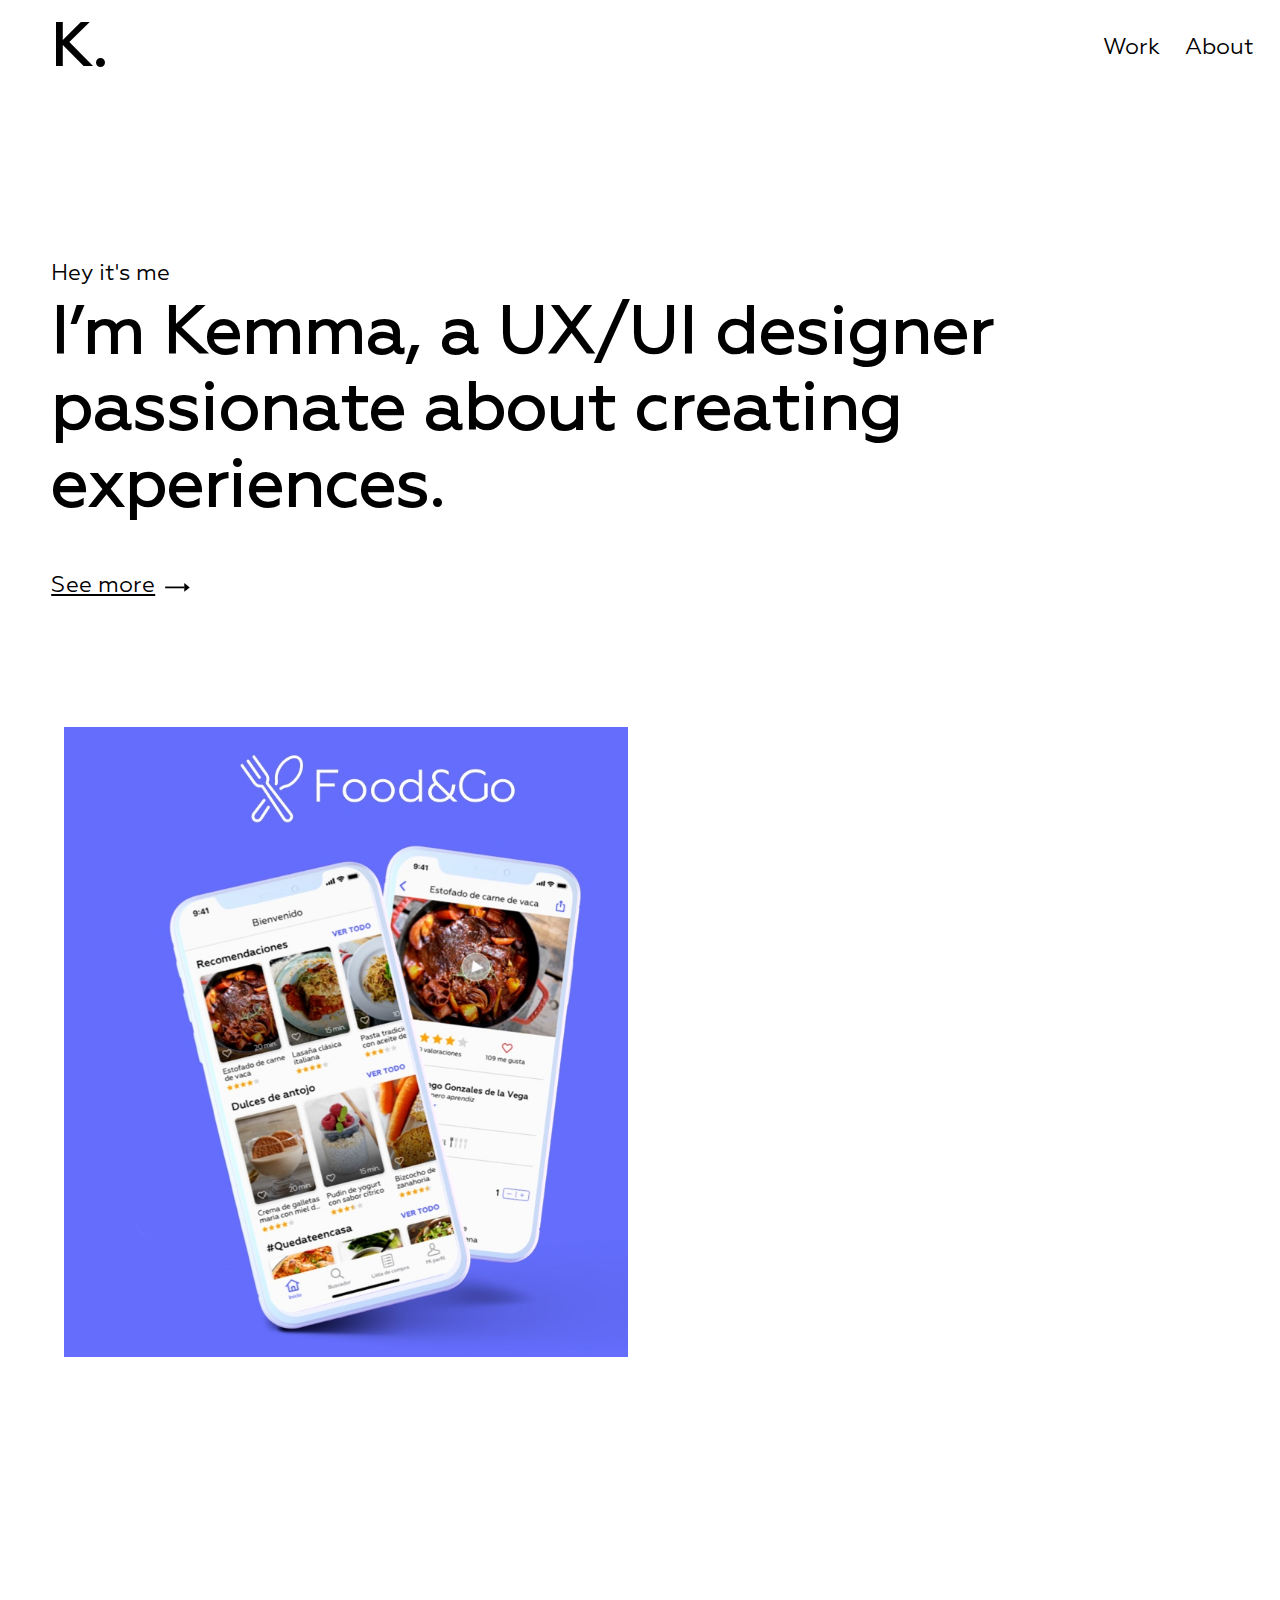
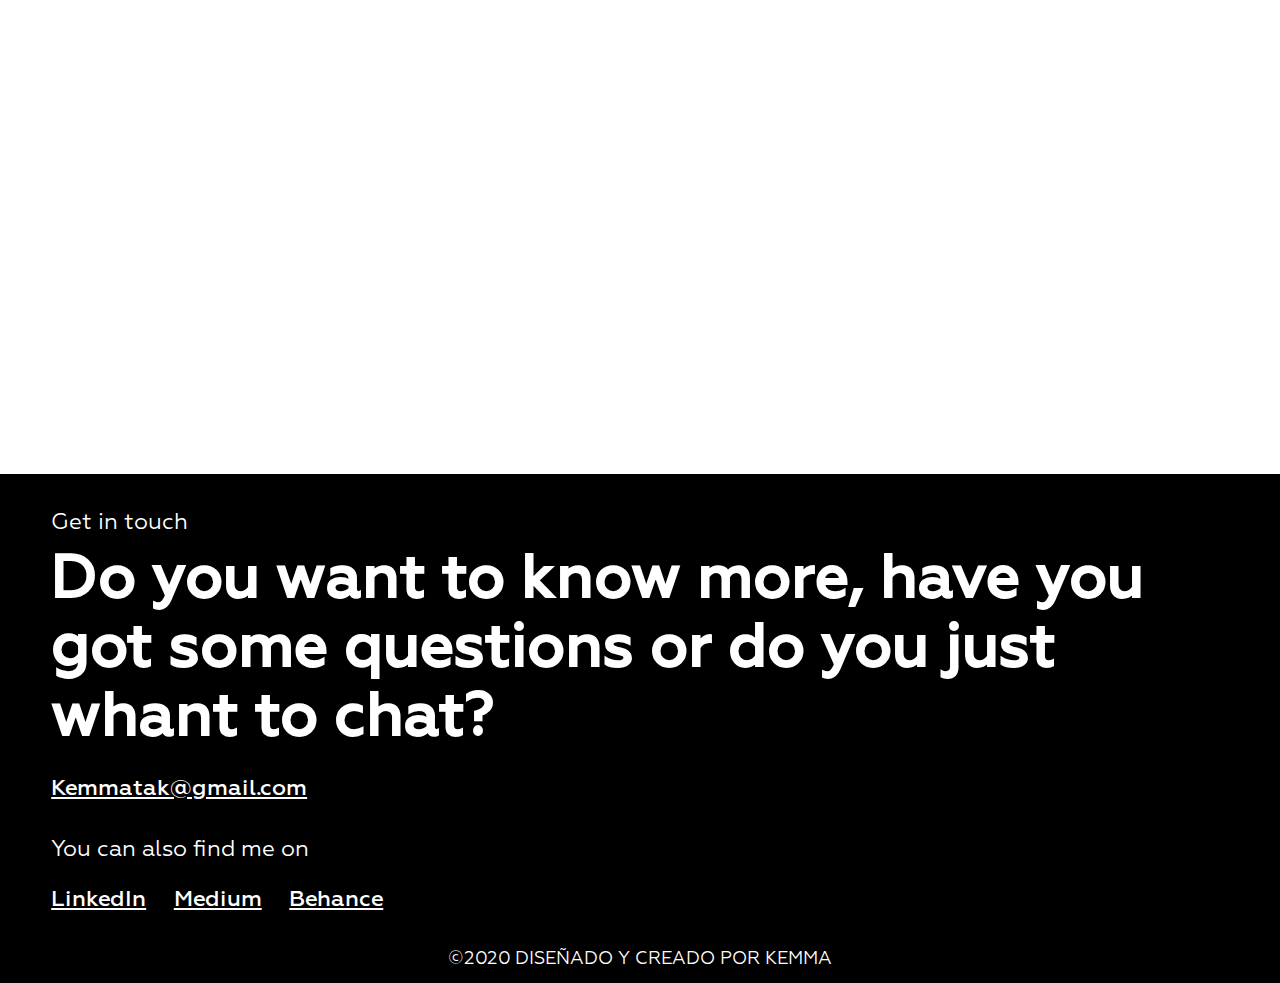
==== index.html @ fe090723 "Portfolio_v1" ====
<!DOCTYPE html>
<html lang="en">

<head>
    <meta charset="UTF-8">
    <meta name="viewport" content="width=device-width, initial-scale=1.0">
    <title>KemmaTak 🔥</title>
    <link rel="stylesheet" href="css/reset.css">
    <link rel="stylesheet" href="css/buttons.css">
    <link rel="stylesheet" href="css/footer.css">
    <link rel="stylesheet" href="css/header.css">
    <link rel="stylesheet" href="css/typografy.css">
    <link rel="stylesheet" href="css/mainstyle.css">
</head>

<body>
    <div class="desktop-screen">
        <!-- header-->
        <header class="Principal">
            <nav class="navbar">
                <a href="index.html" class="inicial">K.</a>
                <div class="apartados">
                    <div class="linkwork">
                        <a href="index.html" class="link1">Work</a>
                    </div>
                    <div class="linkabout">
                        <a href="about.html" class="link2">About</a>
                    </div>
                </div>
            </nav>
            <div class="itsme">
                <p class="its">Hey it's me</p>
                <div class="titular">
                    <h1 class="kemma">I’m Kemma, a UX/UI designer </h1>
                    <h1 class="who"> passionate about creating experiences.</h1>
                </div>
                <div class="flecha">
                    <a href="about.html" class="more">See more</a>
                    <img src="images/flecha.svg" alt="flecha" class="arrow">
                </div>
            </div>

        </header>

        <!-- Body -->
        <main class="body">
            <div class="works">
                <div class="lineapro">
                    <div class="project1"></div>
                    <div class="project2"></div>
                </div>
                <div class="lineapre">
                    <div class="project3"></div>
                    <div class="project4"></div>
                </div>
            </div>
        </main>

        <!-- Footer-->
        <footer class="final">
            <p class="get"> Get in touch</p>
            <h2 class="know">Do you want to know more, have you got some questions or do you just whant to chat?</h2>
            <a href="mailto:kemmatak@gmail.com" class="mail">Kemmatak@gmail.com</a>
            <p class="also">You can also find me on</p>
            <div class="links">
                <a href="https://www.linkedin.com/in/kemmatak/" class="linkedin" target="_blank"
                    rel="noopener noreferrer">
                    LinkedIn</a>
                <a href="https://medium.com/@kemmatak" class="medium" target="_blank" rel="noopener noreferrer">
                    Medium</a>
                <a href="https://www.behance.net/kemmaTK" class="behance" target="_blank" rel="noopener noreferrer">
                    Behance</a>
            </div>
            <div class="editor">
                <p class="craft">©2020 DISEÑADO Y CREADO POR KEMMA</p>
            </div>
        </footer>
    </div>



    </div>

</body>

</html>
---- css/buttons.css ----
@-webkit-keyframes flip-horizontal-bottom {
    0% {
      -webkit-transform: rotateX(0);
              transform: rotateX(0);
    }
    100% {
      -webkit-transform: rotateX(-180deg);
              transform: rotateX(-180deg);
    }
  }
  @keyframes flip-horizontal-bottom {
    0% {
      -webkit-transform: rotateX(0);
              transform: rotateX(0);
    }
    100% {
      -webkit-transform: rotateX(-180deg);
              transform: rotateX(-180deg);
    }
  }
  
  .project1:hover{
    background: url(../images/Group2.png);
    background-size: cover;
    -webkit-animation: flip-horizontal-bottom 0.4s cubic-bezier(0.455, 0.030, 0.515, 0.955) both;
    animation: flip-horizontal-bottom 0.4s cubic-bezier(0.455, 0.030, 0.515, 0.955) both;

}

.project2:hover{
    background: url(../images/Group3.png);
    background-size: cover;
    -webkit-animation: flip-horizontal-bottom 0.4s cubic-bezier(0.455, 0.030, 0.515, 0.955) both;
    animation: flip-horizontal-bottom 0.4s cubic-bezier(0.455, 0.030, 0.515, 0.955) both;

}

.project3:hover{
    background: url(../images/Group4.png);
    background-size: cover;
    -webkit-animation: flip-horizontal-bottom 0.4s cubic-bezier(0.455, 0.030, 0.515, 0.955) both;
    animation: flip-horizontal-bottom 0.4s cubic-bezier(0.455, 0.030, 0.515, 0.955) both;

}

 @-webkit-keyframes tracking-in-expand {
    0% {
      letter-spacing: -0.5em;
      opacity: 0;
    }
    40% {
      opacity: 0.6;
    }
    100% {
      opacity: 1;
    }
  }
  @keyframes tracking-in-expand {
    0% {
      letter-spacing: -0.5em;
      opacity: 0;
    }
    50% {
      opacity: 0.6;
    }
    100% {
      opacity: 1;
    }
  }

  .link1:hover{
    color: #6236FF;
}

.link2:hover{
    color: #6236FF;
}

.inicial:hover{
    color: #6236FF;
}

a:hover{
    color: #6236FF;
}

.mail:hover{
    color: #6236FF;
}

.linkedin:hover{
    color: #6236FF;
}

.medium:hover{
    color: #6236FF;
}

.behance:hover{
    color: #6236FF;
}

.flecha img{
    margin-left: 0.5%;
}

.flecha img{
    transition: 0.2s;
    text-decoration: underline;

}
.flecha:hover img{
    margin-left: 1%;
}

.arro{
  display: flex;
}

.arrowed{
  margin-left: 7%;
  transition: 0.2s;
}

.arro:hover img{
  margin-left: 15%;
}
---- css/footer.css ----
footer{
    background-color: black;
    color: white;
    padding: 1% 4% 0.3% 4%;
}

.editor{
text-align: baseline;}
---- css/header.css ----
header{
    margin: 1% 4% 10% 4%;
}
.navbar{
    display: flex;
    justify-content: space-between;
    margin-bottom: 15%;
}

.apartados {
    display: flex;
    justify-content: space-evenly;
    align-items: center;
}
---- css/typografy.css ----
@font-face {
    font-family: "geometria-thin";
    src: url("../fonts/Geometria-Thin.ttf");
}


@font-face {
    font-family: "geometria-extralight";
    src: url("../fonts/Geometria-ExtraLight.ttf");
}


@font-face {
    font-family: "geometria-light";
    src: url("../fonts/Geometria-Light.ttf");
}


@font-face {
    font-family: "geometria";
    src: url("../fonts/Geometria.ttf");
}

@font-face {
    font-family: "geometria-medium";
    src: url("../fonts/Geometria-Medium.ttf");
}
body{
    font-family: "geometria";
}
.inicial{
    font-size: 7vh;
    font-family: "geometria-medium";
    margin-top: 0;
    margin-bottom: 0;
    color: black;
    text-decoration: none;
}
p,
a{
    font-size: 2.5vh;
    margin-bottom: 1vh;
    margin-top: 10px;
}


.apartados a{
    font-size: 2.5vh;
    color: black;
    text-decoration: none;

}

.linkwork{
  padding-right:20%; 
   

}

.titular{
    font-size: 3.7vh;
    -webkit-animation: tracking-in-expand 2s cubic-bezier(0.215, 0.610, 0.355, 1.000) both;
    animation: tracking-in-expand 2s cubic-bezier(0.215, 0.610, 0.355, 1.000) both;

}

h1{
    margin-bottom: 0;
    margin-top: 0;
}

.who{
    margin-bottom: 4%;
}

.more{
    text-decoration: none;
    text-decoration: underline;
    color: black;
}

.know{
    font-family: "geometria-medium";
    font-size: 6.7vh;
}

.final a{
    font-family: "geometria-medium";
    color: white;
}

.editor p{
    font-size: 2vh;
    margin-top: 3%;
    text-align: center;
}

h2{
    margin-bottom: 2%;
    margin-top: 0;
}

.get{
    margin-top: 2%;
}

.links{
    margin-top: 2%;
}

.links a{
    padding-right: 2%;
}

.also{
    margin-top: 3%;
}

.morado{
    font-size: 2.5em;
    color: #6236FF;
}

.funcion{
    font-size: 1.5em;
    margin-bottom: 0;
}

.empresa{
    font-size: 1.2em;
    margin-bottom: 0;
}

.tiempo{
    font-size: 0.9em;
}

.curriculum{
    color: black;
    padding-left: 7%;
}
---- css/mainstyle.css ----
main{
    
    margin: 1% 5% 5% 5%;
}



.project1{
    width: 70vh;
    height: 70vh;
    background-image: url(../images/Project1.jpg);
    background-size: cover;
   margin-right: 1%;
   cursor: pointer;
}

.project2{
    width: 70vh;
    height: 70vh;
    background-image: url(../images/Project2.jpg);
    background-size: cover;
    margin-left: 1%;
    cursor: pointer;
}

.project3{
    width: 70vh;
    height: 70vh;
    background-image: url(../images/Project3.jpg);
    background-size: cover;
    margin-right: 1%;
    cursor: pointer;
}

.project4{
    width: 70vh;
    height: 70vh;
    background-image: url(../images/Project4.jpg);
    background-size: cover;
    margin-left: 1%;
    cursor: pointer;

}

.lineapro{
    display: flex;
    margin-bottom: 2%;
    justify-content: center;
}

.lineapre{
    display: flex;
    justify-content: center;
}
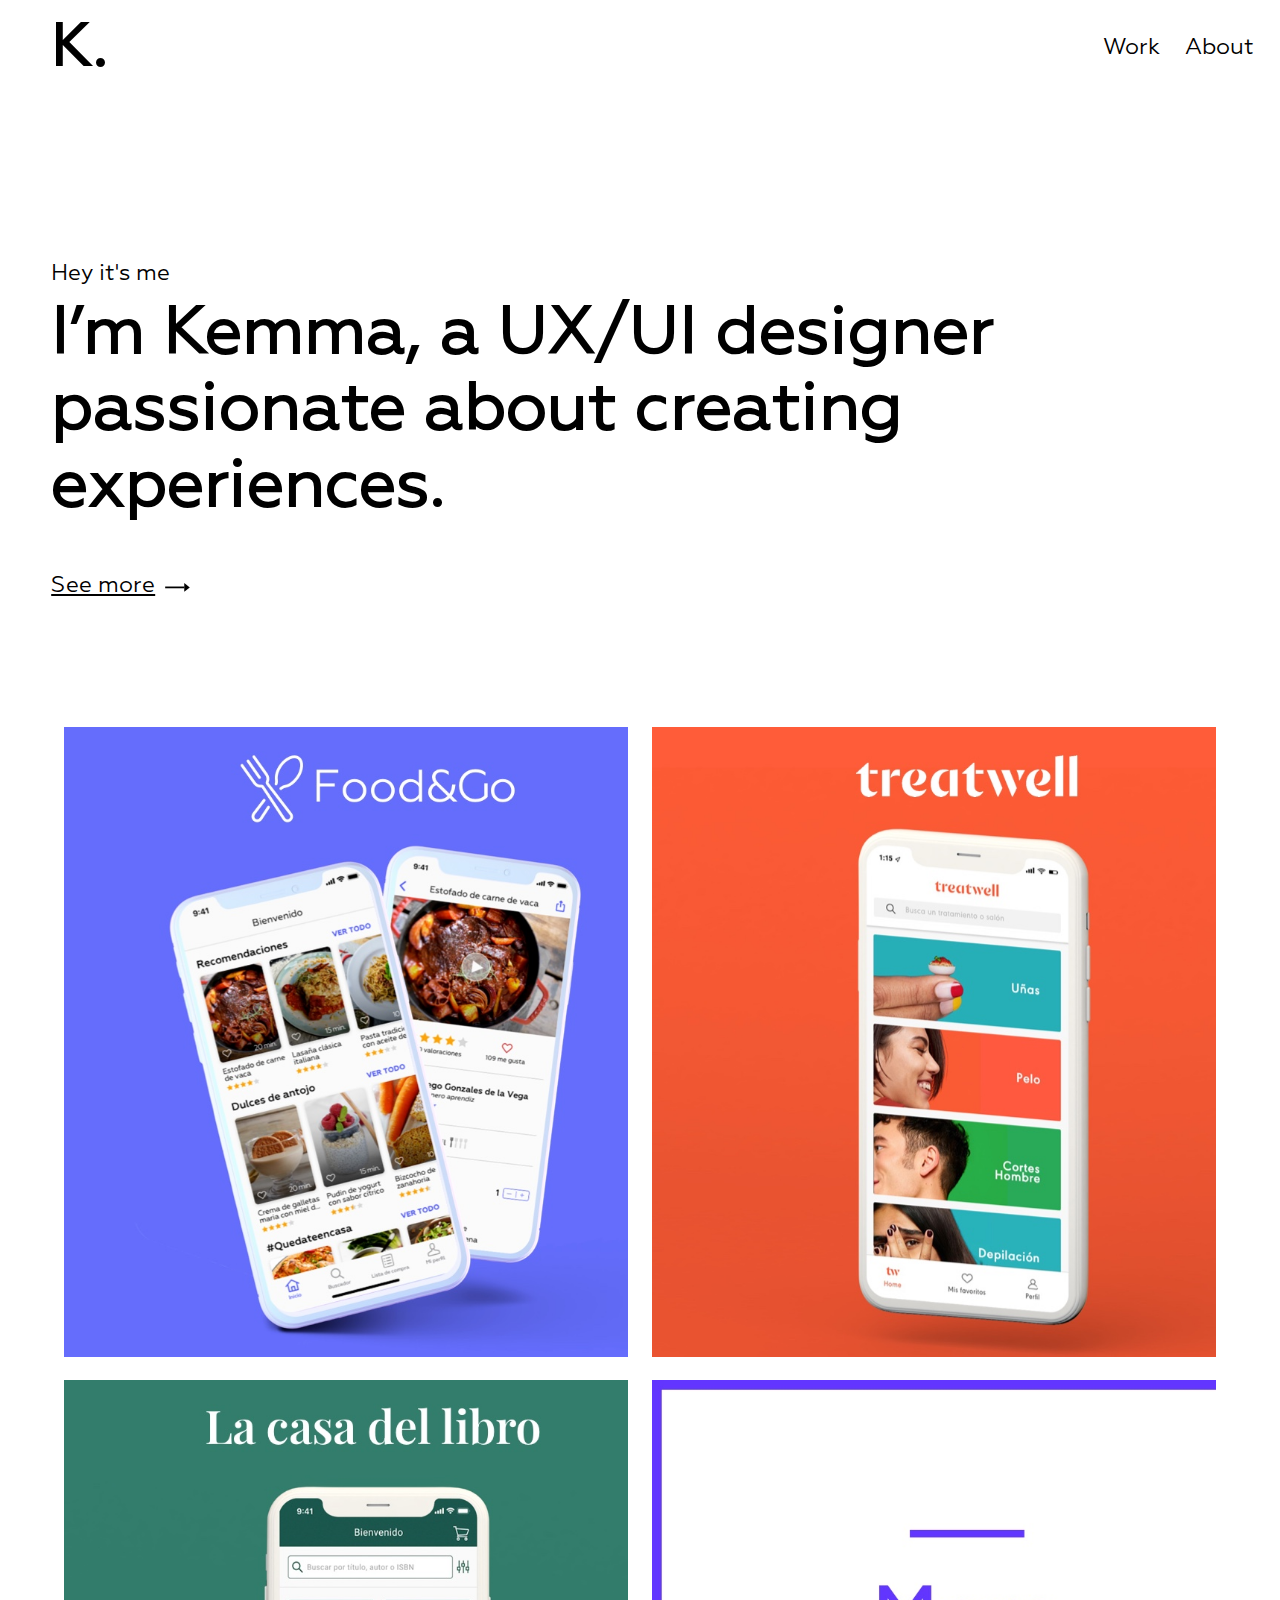
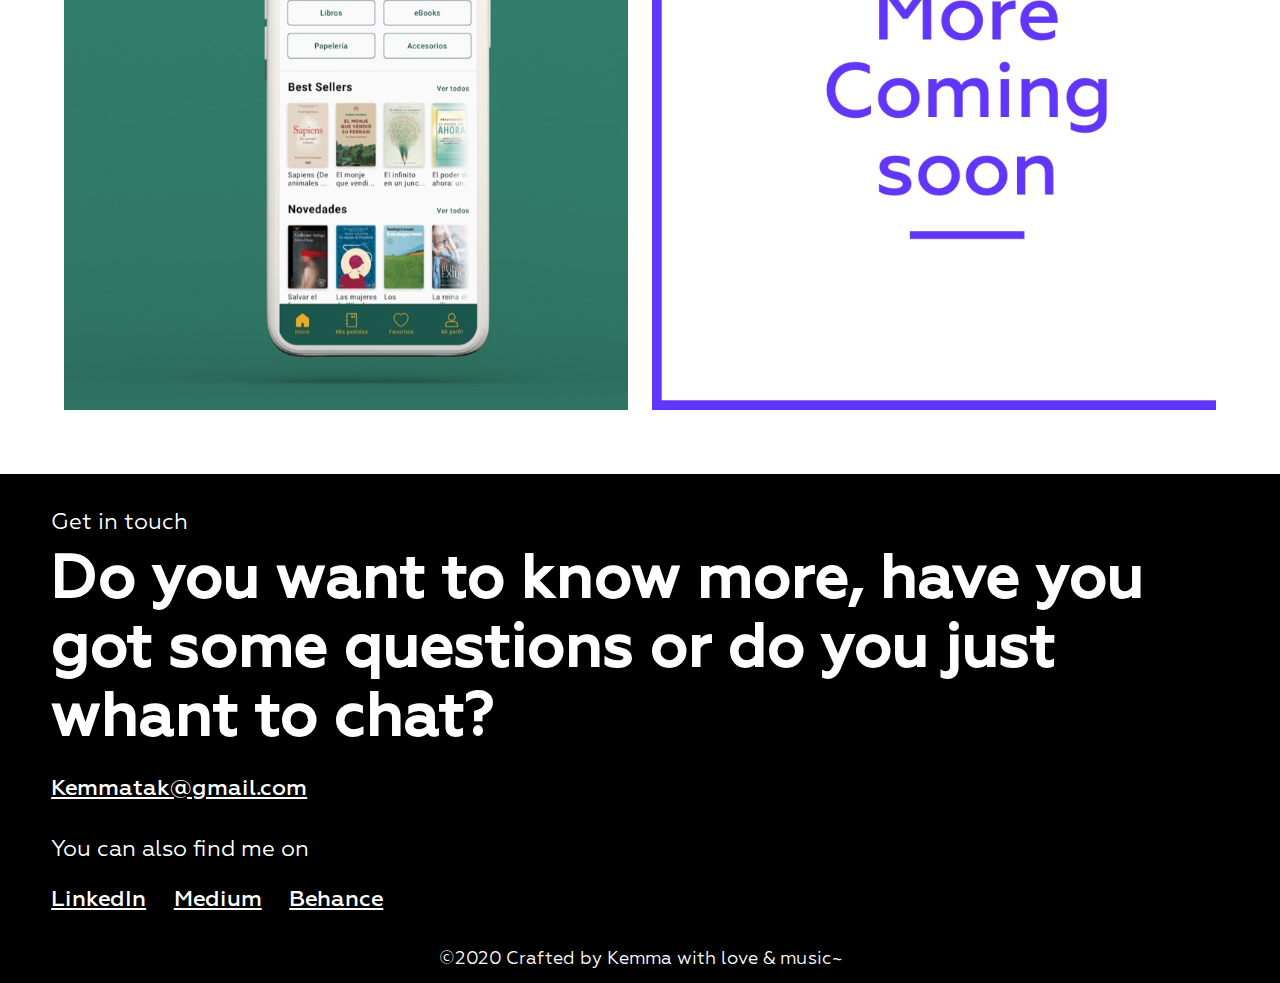
==== commit f3486495: "changes" ====
--- a/index.html
+++ b/index.html
@@ -14,6 +14,22 @@
 </head>
 
 <body>
+    <div class="mobile-screen">
+        <nav class="navbar">
+            <a href="index.html" class="name">K.</a>
+            <div class="apartados">
+                <div class="linkwork">
+                    <a href="index.html" class="mobile_link1">Work</a>
+                </div>
+                <div class="linkabout">
+                    <a href="about.html" class="mobile_link2">About</a>
+                </div>
+            </div>
+        </nav>
+
+
+    </div>
+
     <div class="desktop-screen">
         <!-- header-->
         <header class="Principal">
@@ -72,15 +88,13 @@
                     Behance</a>
             </div>
             <div class="editor">
-                <p class="craft">©2020 DISEÑADO Y CREADO POR KEMMA</p>
+                <p class="craft">©2020 Crafted by Kemma with love & music~</p>
             </div>
         </footer>
     </div>
 
 
-
     </div>
-
 </body>
 
 </html>--- a/css/mainstyle.css
+++ b/css/mainstyle.css
@@ -18,7 +18,7 @@
 .project2{
     width: 70vh;
     height: 70vh;
-    background-image: url(../images/Project2.jpg);
+    background-image: url(../images/project2.jpg);
     background-size: cover;
     margin-left: 1%;
     cursor: pointer;
@@ -27,7 +27,7 @@
 .project3{
     width: 70vh;
     height: 70vh;
-    background-image: url(../images/Project3.jpg);
+    background-image: url(../images/project3.jpg);
     background-size: cover;
     margin-right: 1%;
     cursor: pointer;
@@ -36,7 +36,7 @@
 .project4{
     width: 70vh;
     height: 70vh;
-    background-image: url(../images/Project4.jpg);
+    background-image: url(../images/project4.jpg);
     background-size: cover;
     margin-left: 1%;
     cursor: pointer;
@@ -53,4 +53,19 @@
     display: flex;
     justify-content: center;
 }
+.mobile-screen {
+    display: none;
+  }
 
+  @media only screen and (max-width: 768px) {
+    .mobile-screen {
+      display: flex;
+      width: 100%;
+      justify-content: center;
+    }
+  
+    .desktop-screen {
+      display: none;
+    }
+  
+  }  
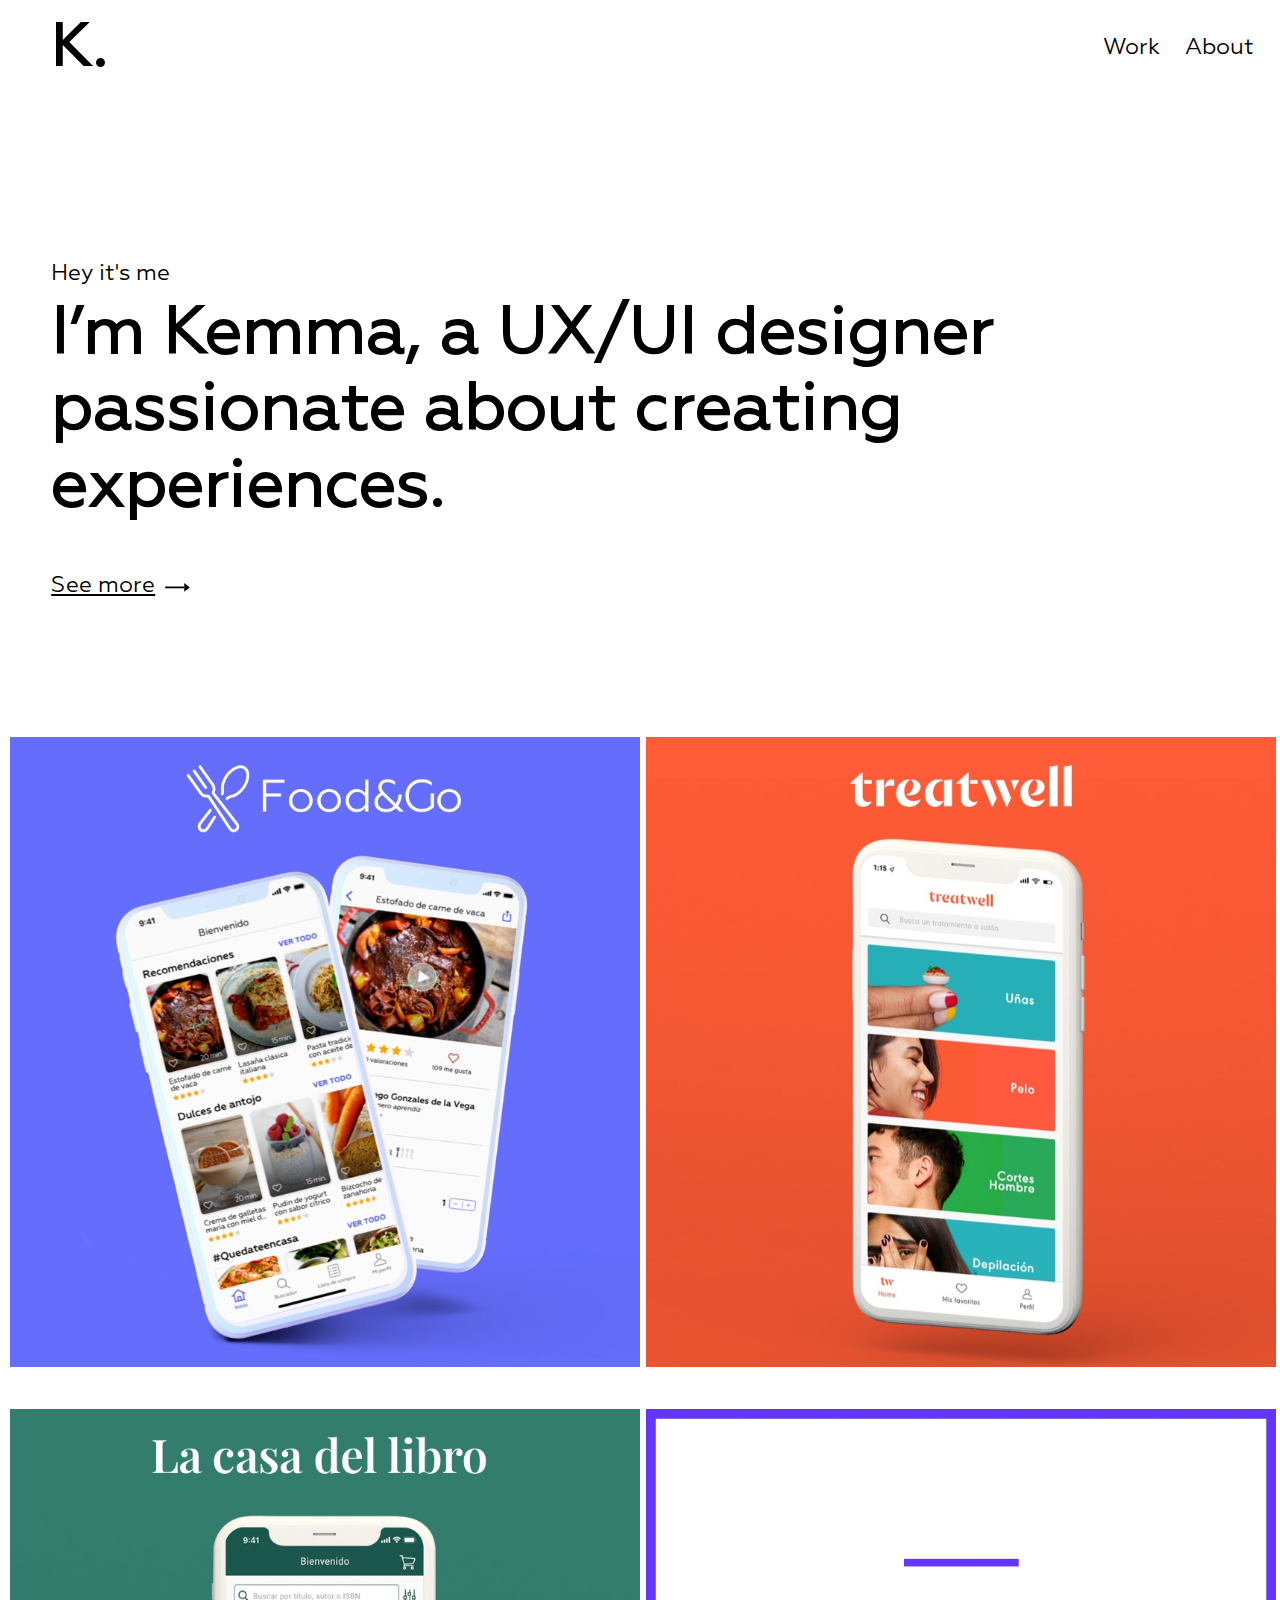
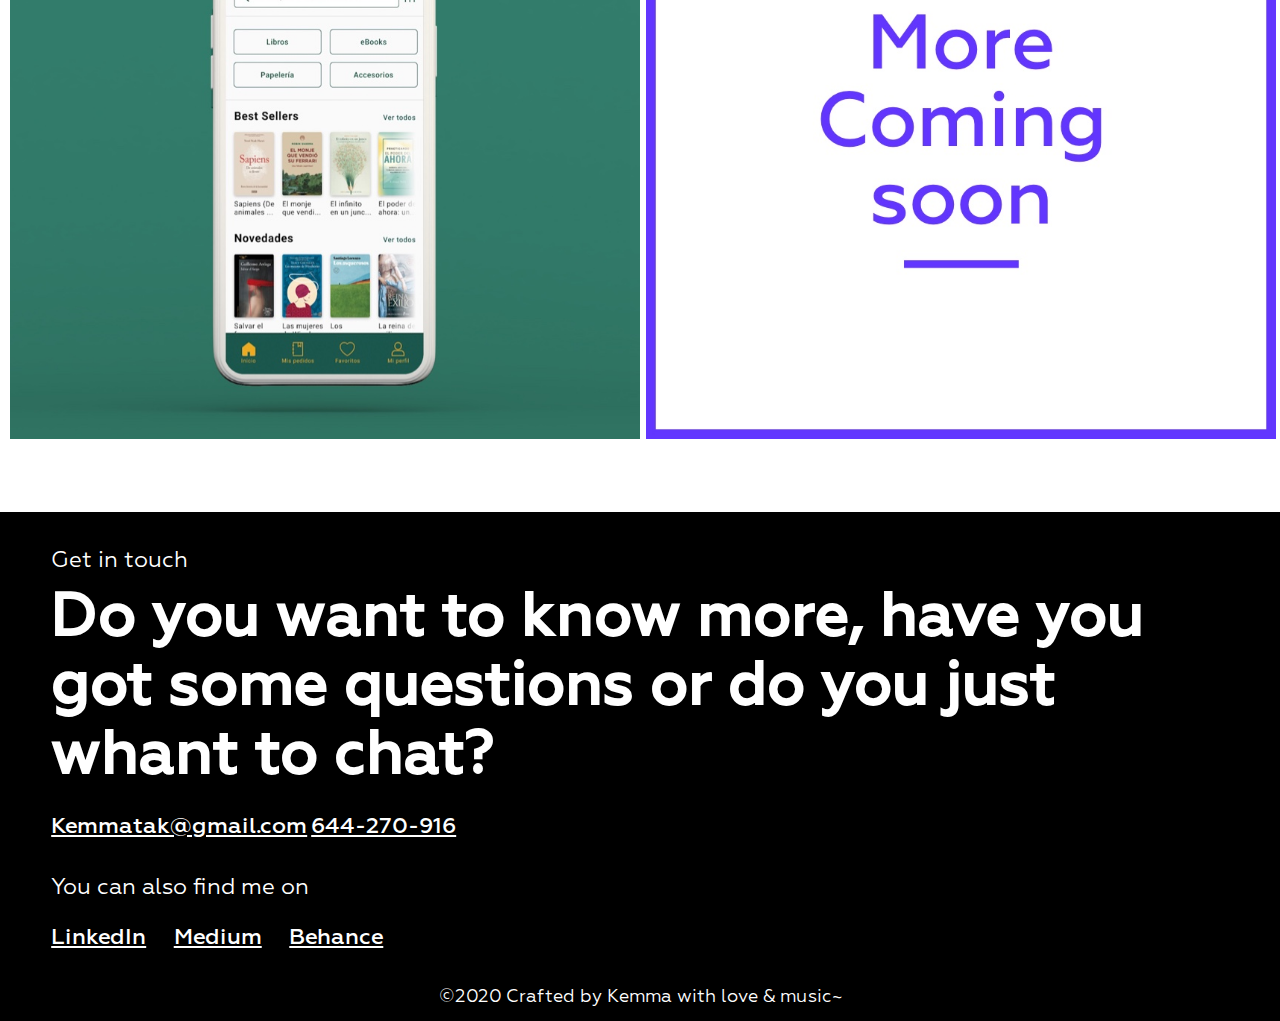
==== commit 4be54482: "Add files via upload" ====
--- a/index.html
+++ b/index.html
@@ -9,27 +9,78 @@
     <link rel="stylesheet" href="css/buttons.css">
     <link rel="stylesheet" href="css/footer.css">
     <link rel="stylesheet" href="css/header.css">
+    <link rel="stylesheet" href="css/mainstyle.css">
     <link rel="stylesheet" href="css/typografy.css">
-    <link rel="stylesheet" href="css/mainstyle.css">
 </head>
 
 <body>
+    <!--MOBILE SCREEN-->
     <div class="mobile-screen">
-        <nav class="navbar">
+        <div class="navegacion">
             <a href="index.html" class="name">K.</a>
-            <div class="apartados">
-                <div class="linkwork">
+            <div class="tipomobile">
+                <div class="mobilework">
                     <a href="index.html" class="mobile_link1">Work</a>
                 </div>
                 <div class="linkabout">
                     <a href="about.html" class="mobile_link2">About</a>
                 </div>
             </div>
-        </nav>
+        </div>
+        <main class="cuerpo">
+            <p class="hey">Hey! It's me</p>
+            <h1 class="designer">I’m Kemma, a UX/UI designer passionate about creating experiences.</h1>
+            <a href="about.html" class="see">See more</a>
+        </main>
+
+        <div class="cases">
+            <div class="case1">
+                <a href="food&go.html">
+                    <img src="images/mobile1.jpg" alt="caso1">
+                </a>
+                <a href="food&go.html">Read the case study</a>
+            </div>
+            <div class="case1">
+                <a href="treatwell.html">
+                    <img src="images/mobile2.jpg" alt="caso2">
+                </a>
+                <a href="https://medium.com/@kemmatak/treatwell-a%C3%B1adiendo-una-nueva-funcionalidad-4d4401bf797d?source=friends_link&sk=28eb56e3e58a9f17a56099a6baa5343f">Read the case study</a>
+            </div>
+            <div class="case1">
+                <a href="lacasadellibro.html">
+                    <img src="images/mobile3.jpg" alt="caso3">
+                </a>
+                <a href="food&go.html">Read the case study</a>
+            </div>
+            <div class="case1">
+                <a href="newcsase.html">
+                    <img src="images/mobile4.jpg" alt="caso3">
+                </a>
+                <a href="food&go.html">Read the case study</a>
+            </div>
+        </div>
+        <footer class="pie">
+            <p class="hello"> Get in touch</p>
+            <h2 class="want">Do you want to know more, have you got some questions or do you just whant to chat?</h2>
+            <a href="mailto:kemmatak@gmail.com" class="email">Kemmatak@gmail.com</a>
+            <p class="also">You can also find me on</p>
+            <div class="locos">
+                <a href="https://www.linkedin.com/in/kemmatak/" class="linkedin2" target="_blank"
+                    rel="noopener noreferrer">
+                    LinkedIn</a>
+                <a href="https://medium.com/@kemmatak" class="medium2" target="_blank" rel="noopener noreferrer">
+                    Medium</a>
+                <a href="https://www.behance.net/kemmaTK" class="behance2" target="_blank" rel="noopener noreferrer">
+                    Behance</a>
+            </div>
+            <div class="copy">
+                <p class="right">©2020 Crafted by Kemma with love & music~</p>
+            </div>
+        </footer>
 
 
     </div>
-
+<!--DESKTOP SCREEN-->
     <div class="desktop-screen">
         <!-- header-->
         <header class="Principal">
@@ -62,12 +113,20 @@
         <main class="body">
             <div class="works">
                 <div class="lineapro">
-                    <div class="project1"></div>
-                    <div class="project2"></div>
+                    <a href="hola." target="_blank" rel="noopener noreferrer">
+                        <div class="project1"></div>
+                    </a>
+                    <a href="https://medium.com/@kemmatak/food-go-primer-proyecto-individual-37fce14a6a76" target="_blank" rel="noopener noreferrer">
+                        <div class="project2"></div>
+                    </a>
                 </div>
                 <div class="lineapre">
-                    <div class="project3"></div>
-                    <div class="project4"></div>
+                    <a href="https://medium.com/@kemmatak/treatwell-a%C3%B1adiendo-una-nueva-funcionalidad-4d4401bf797d?source=friends_link&sk=28eb56e3e58a9f17a56099a6baa5343f" target="_blank" rel="noopener noreferrer">
+                        <div class="project3"></div>
+                    </a>
+                    <a href="https://medium.com/@kemmatak/la-casa-del-libro-de-la-web-al-mobil-f0f04b65ee68" target="_blank" rel="noopener noreferrer">
+                        <div class="project4"></div>
+                    </a>
                 </div>
             </div>
         </main>
@@ -77,6 +136,7 @@
             <p class="get"> Get in touch</p>
             <h2 class="know">Do you want to know more, have you got some questions or do you just whant to chat?</h2>
             <a href="mailto:kemmatak@gmail.com" class="mail">Kemmatak@gmail.com</a>
+            <a href="tel:+34644270916" class="number">644-270-916</a>
             <p class="also">You can also find me on</p>
             <div class="links">
                 <a href="https://www.linkedin.com/in/kemmatak/" class="linkedin" target="_blank"
--- a/css/mainstyle.css
+++ b/css/mainstyle.css
@@ -1,6 +1,5 @@
 
 main{
-    
     margin: 1% 5% 5% 5%;
 }
 
@@ -14,6 +13,7 @@
    margin-right: 1%;
    cursor: pointer;
 }
+
 
 .project2{
     width: 70vh;
@@ -55,17 +55,119 @@
 }
 .mobile-screen {
     display: none;
-  }
+}
 
-  @media only screen and (max-width: 768px) {
+@media screen and (max-width: 414px) {
+    
     .mobile-screen {
-      display: flex;
-      width: 100%;
-      justify-content: center;
+        display: block;
+    }
+
+    .navegacion{
+        margin: 2% 5% 5% 5%;
+        display: flex;
+        justify-content: space-between;
+        align-items: baseline;
+    }
+
+    .name{
+        text-decoration: none;
+        font-size: 40px;
+        font-family: "geometria-medium";
+        color:black;
+        margin: 0;
+    }
+
+    .tipomobile{
+        display: flex;
+        margin-left: 108.5px;
+        font-size: 23px;
+    }
+    
+    .mobile_link1{
+        padding-right: 24px;
+        color: black;
+        text-decoration: none;
+    }
+
+    .mobile_link2{
+        color: black;
+        text-decoration: none;
     }
   
+    .key{
+        font-size: 16px;
+    }
+
+    .designer{
+        font-size: 23px;
+        font-family: "geometria-medium";
+        padding-bottom: 16px;
+    }
+
+    .see{
+        font-size: 16px;
+        color: black;
+    }
+    .cases{
+        margin: 14% 5% 5% 5%;
+        background-size: cover;
+        text-align: center;
+    }
+    .case1{
+        width: 100%;
+        height: auto;
+        margin-bottom: 50px;
+    }
+
+    .case1 a{
+        color: black;
+        margin-top: 10px;
+    }
+
+    .case1 img{
+        border-radius: 10px;
+    }
+    .pie{
+        padding-top: 4%;
+    }
+
+    .right{
+        text-align: center;
+        font-size: 14px;
+        padding-top: 3%;
+    }
+
+    .want{
+        font-size: 24px;
+        font-family: "geometria-medium";
+        padding-bottom: 3%;
+    }
+
+    .email{
+        font-size: 16px;
+        color: white;
+    }
+
+    .linkedin2{
+        font-size: 16px;
+        color: white;
+        padding-right: 8px;
+    }
+
+    .medium2{
+        font-size: 16px;
+        color: white;
+        padding-right: 8px;
+    }
+
+    .behance2{
+        font-size: 16px;
+        color: white;
+    }
+
     .desktop-screen {
       display: none;
     }
+}  
   
-  }  
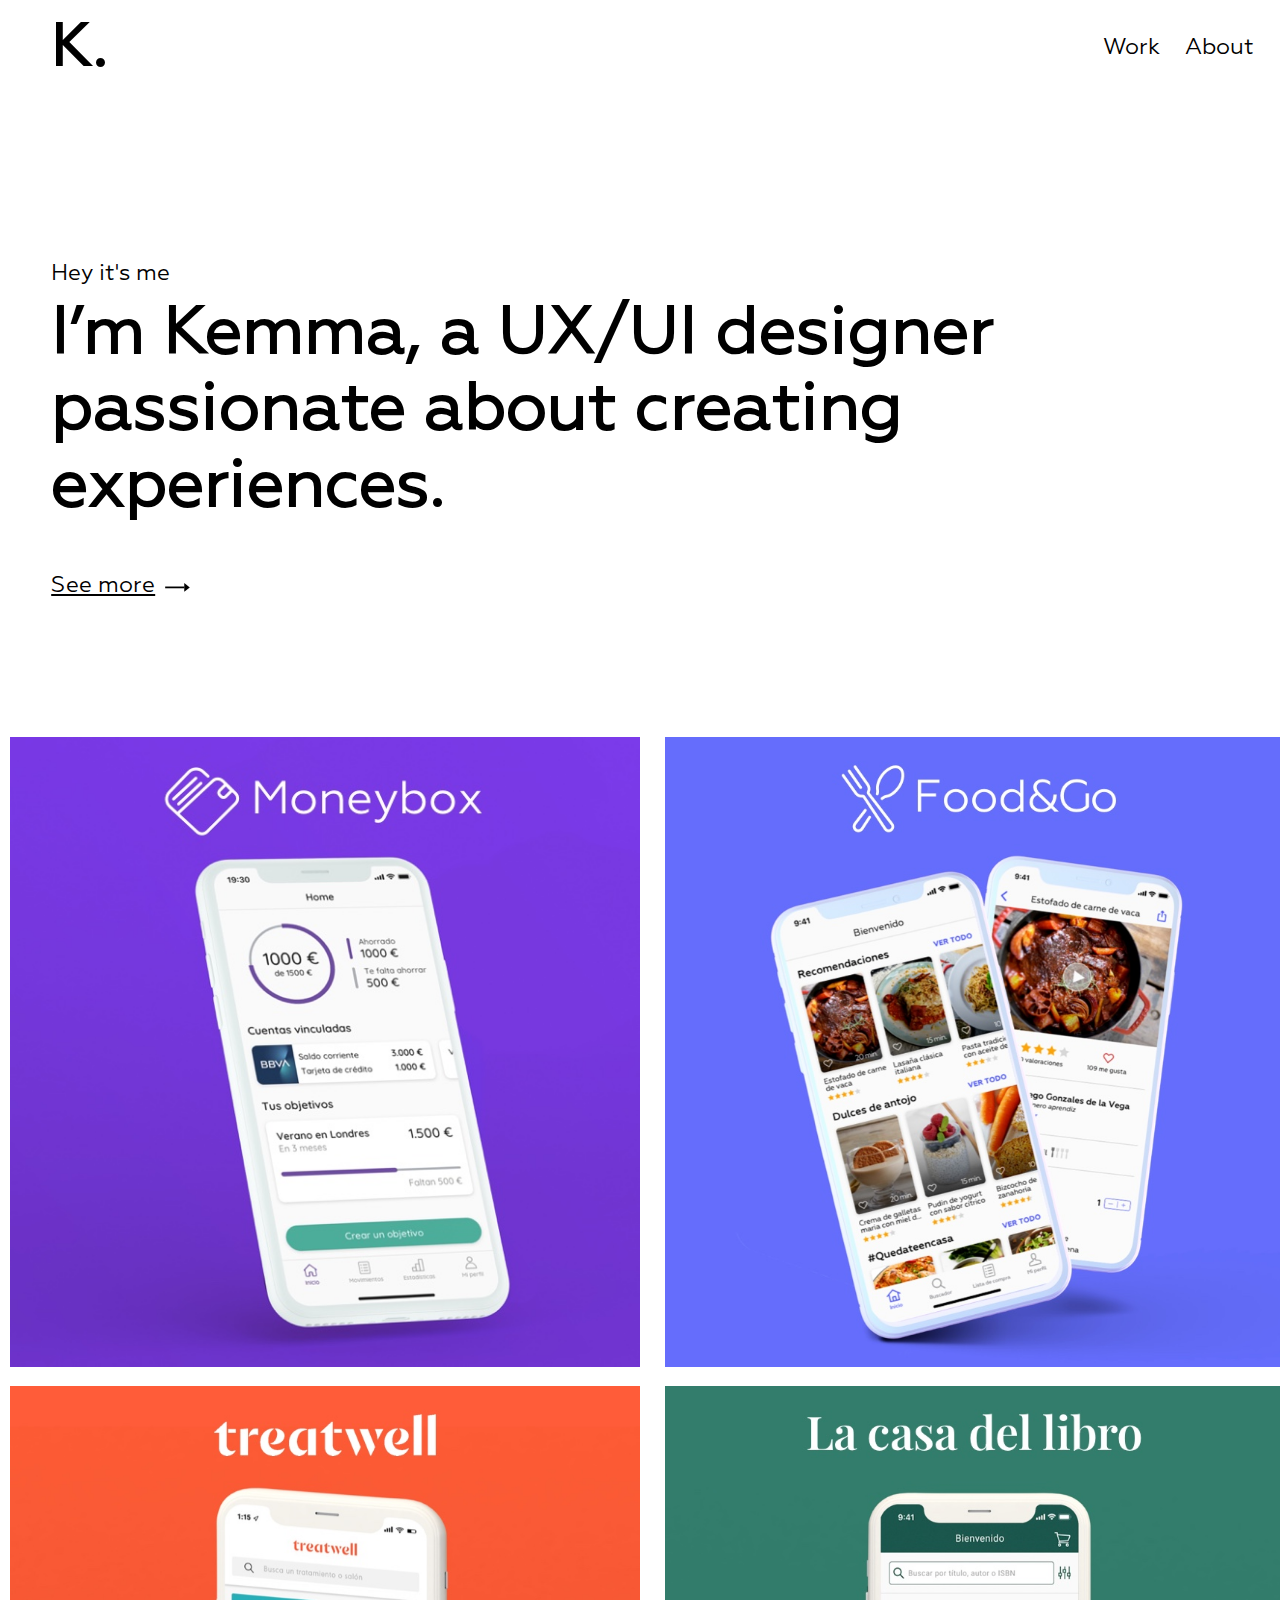
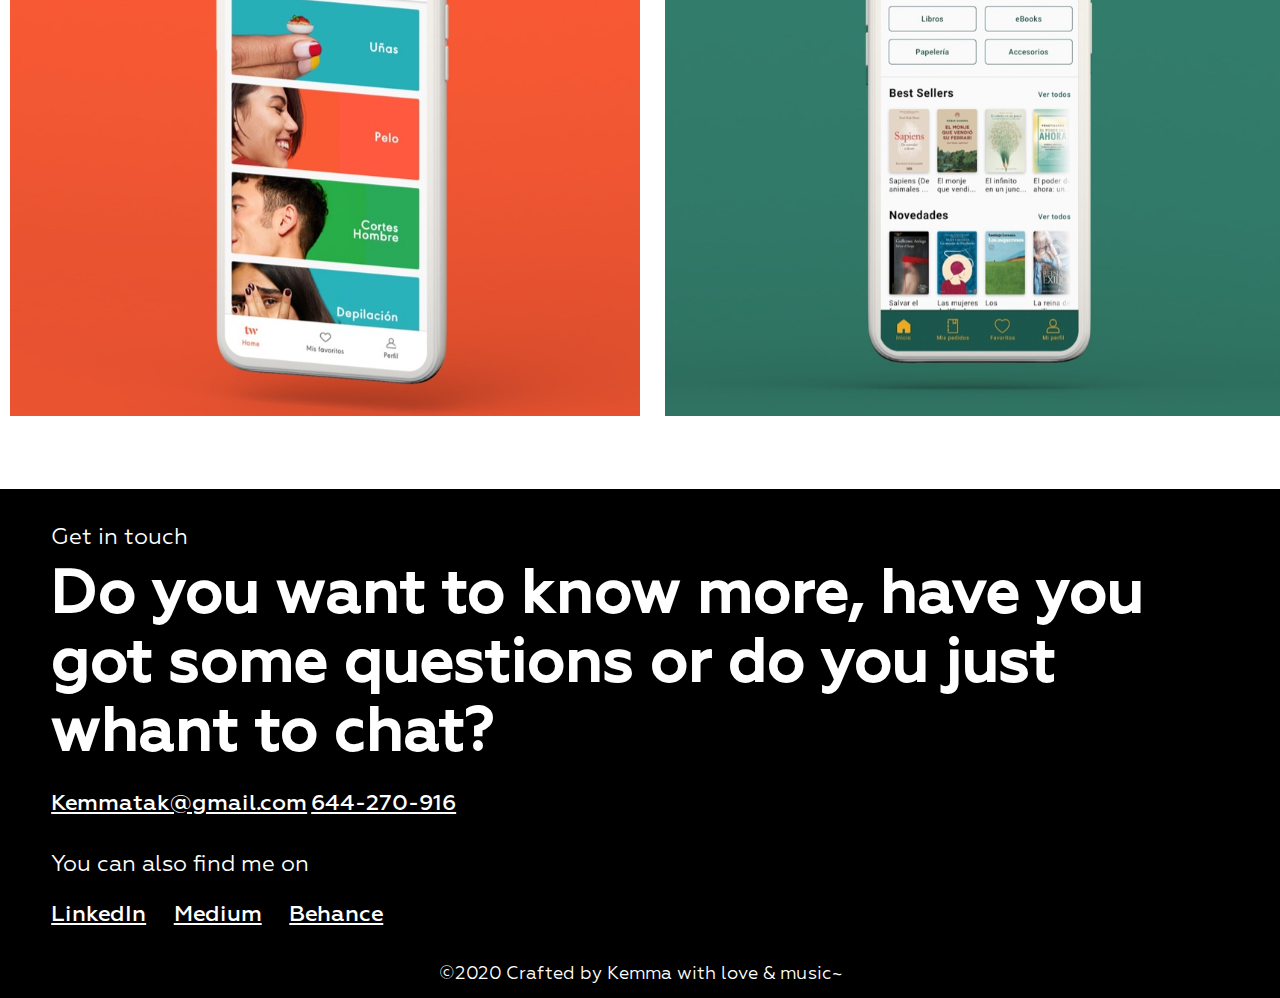
==== commit 41768039: "Add files via upload" ====
--- a/index.html
+++ b/index.html
@@ -113,7 +113,7 @@
         <main class="body">
             <div class="works">
                 <div class="lineapro">
-                    <a href="hola." target="_blank" rel="noopener noreferrer">
+                    <a href="https://medium.com/@kemmatak/moneybox-proyecto-final-978f34d87a93?sk=05ed6b768f2bd1e42b2fffc2743482c7" target="_blank" rel="noopener noreferrer">
                         <div class="project1"></div>
                     </a>
                     <a href="https://medium.com/@kemmatak/food-go-primer-proyecto-individual-37fce14a6a76" target="_blank" rel="noopener noreferrer">
--- a/css/mainstyle.css
+++ b/css/mainstyle.css
@@ -8,26 +8,25 @@
 .project1{
     width: 70vh;
     height: 70vh;
-    background-image: url(../images/Project1.jpg);
+    background-image: url(../images/Project4.jpg);
     background-size: cover;
    margin-right: 1%;
    cursor: pointer;
 }
 
-
 .project2{
     width: 70vh;
     height: 70vh;
-    background-image: url(../images/project2.jpg);
+    background-image: url(../images/Project1.jpg);
     background-size: cover;
-    margin-left: 1%;
+    margin-left: 4%;
     cursor: pointer;
 }
 
 .project3{
     width: 70vh;
     height: 70vh;
-    background-image: url(../images/project3.jpg);
+    background-image: url(../images/project2.jpg);
     background-size: cover;
     margin-right: 1%;
     cursor: pointer;
@@ -36,16 +35,15 @@
 .project4{
     width: 70vh;
     height: 70vh;
-    background-image: url(../images/project4.jpg);
+    background-image: url(../images/project3.jpg);
     background-size: cover;
-    margin-left: 1%;
+    margin-left: 4%;
     cursor: pointer;
 
 }
 
 .lineapro{
     display: flex;
-    margin-bottom: 2%;
     justify-content: center;
 }
 
@@ -116,8 +114,8 @@
     }
     .case1{
         width: 100%;
-        height: auto;
-        margin-bottom: 50px;
+        height: 40vh;
+        padding-bottom: 64px;
     }
 
     .case1 a{
@@ -130,6 +128,7 @@
     }
     .pie{
         padding-top: 4%;
+        padding-bottom: 50%;
     }
 
     .right{
@@ -152,13 +151,11 @@
     .linkedin2{
         font-size: 16px;
         color: white;
-        padding-right: 8px;
     }
 
     .medium2{
         font-size: 16px;
         color: white;
-        padding-right: 8px;
     }
 
     .behance2{
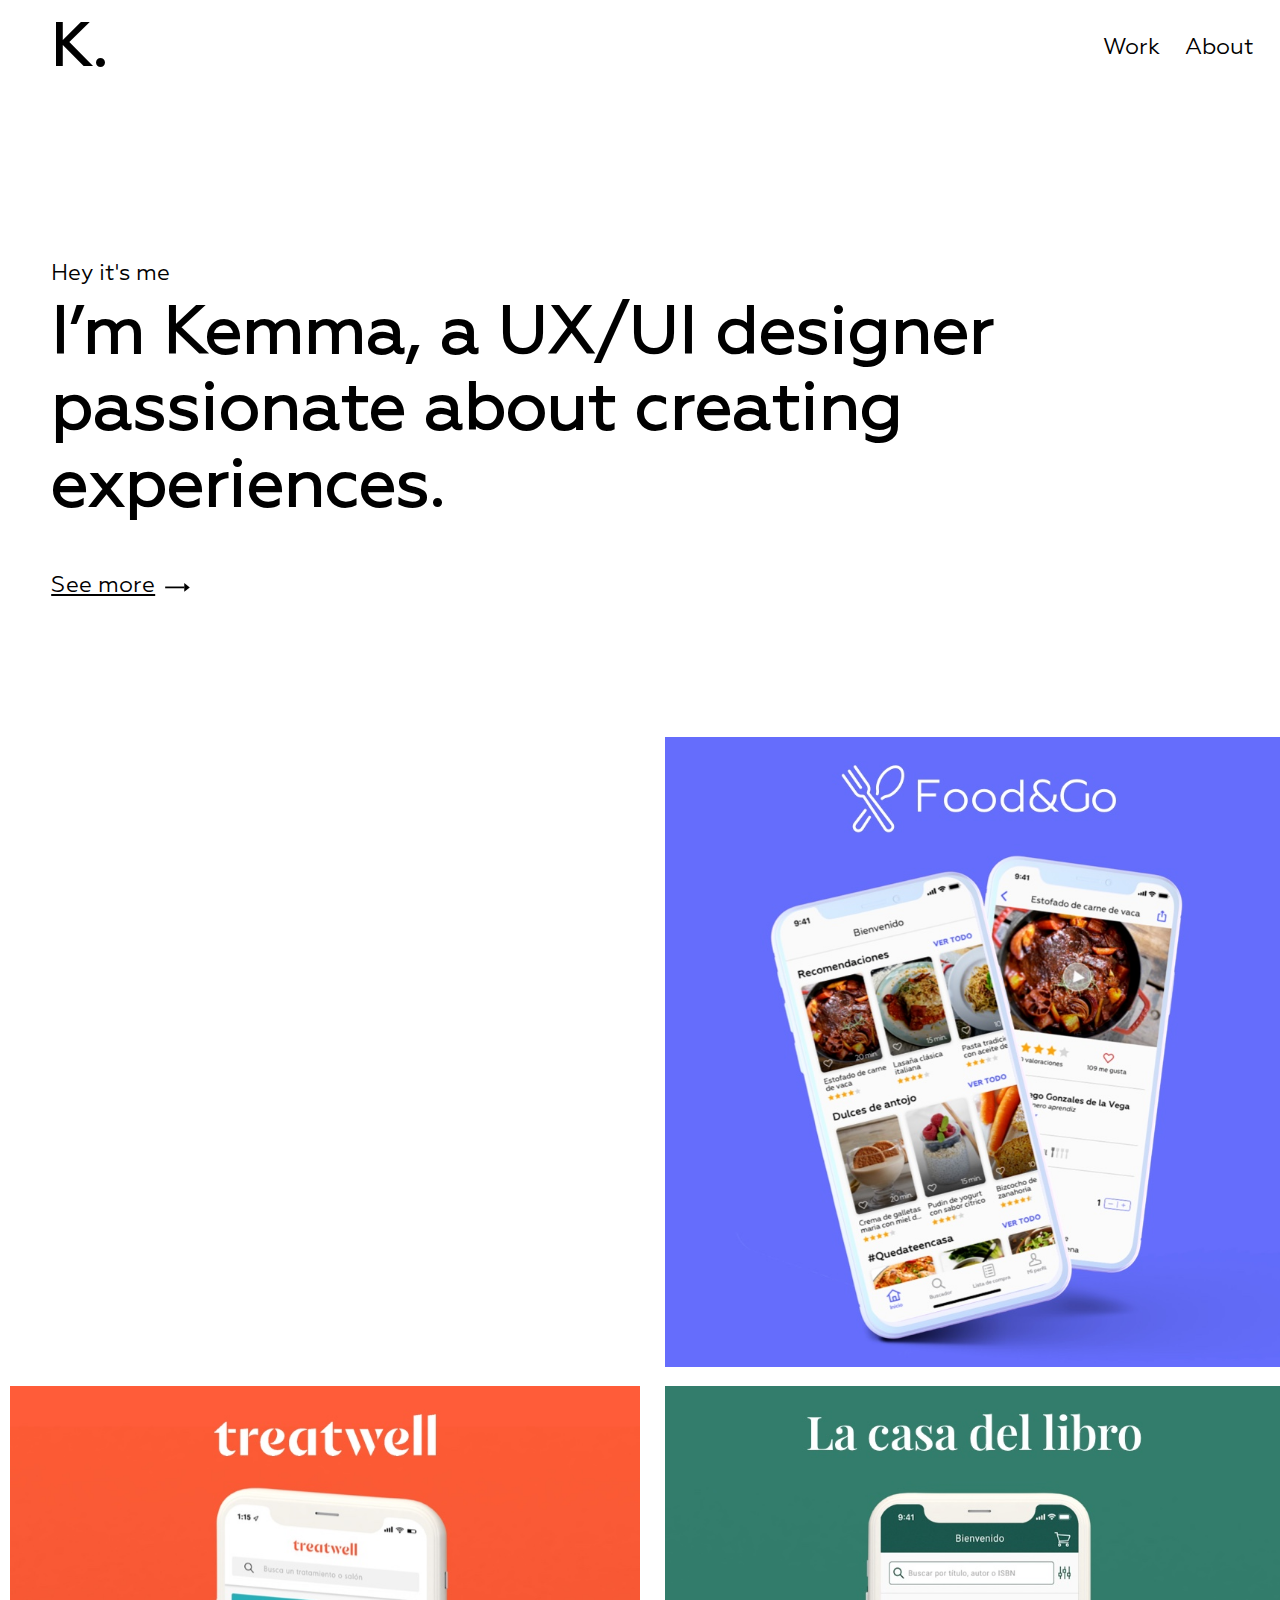
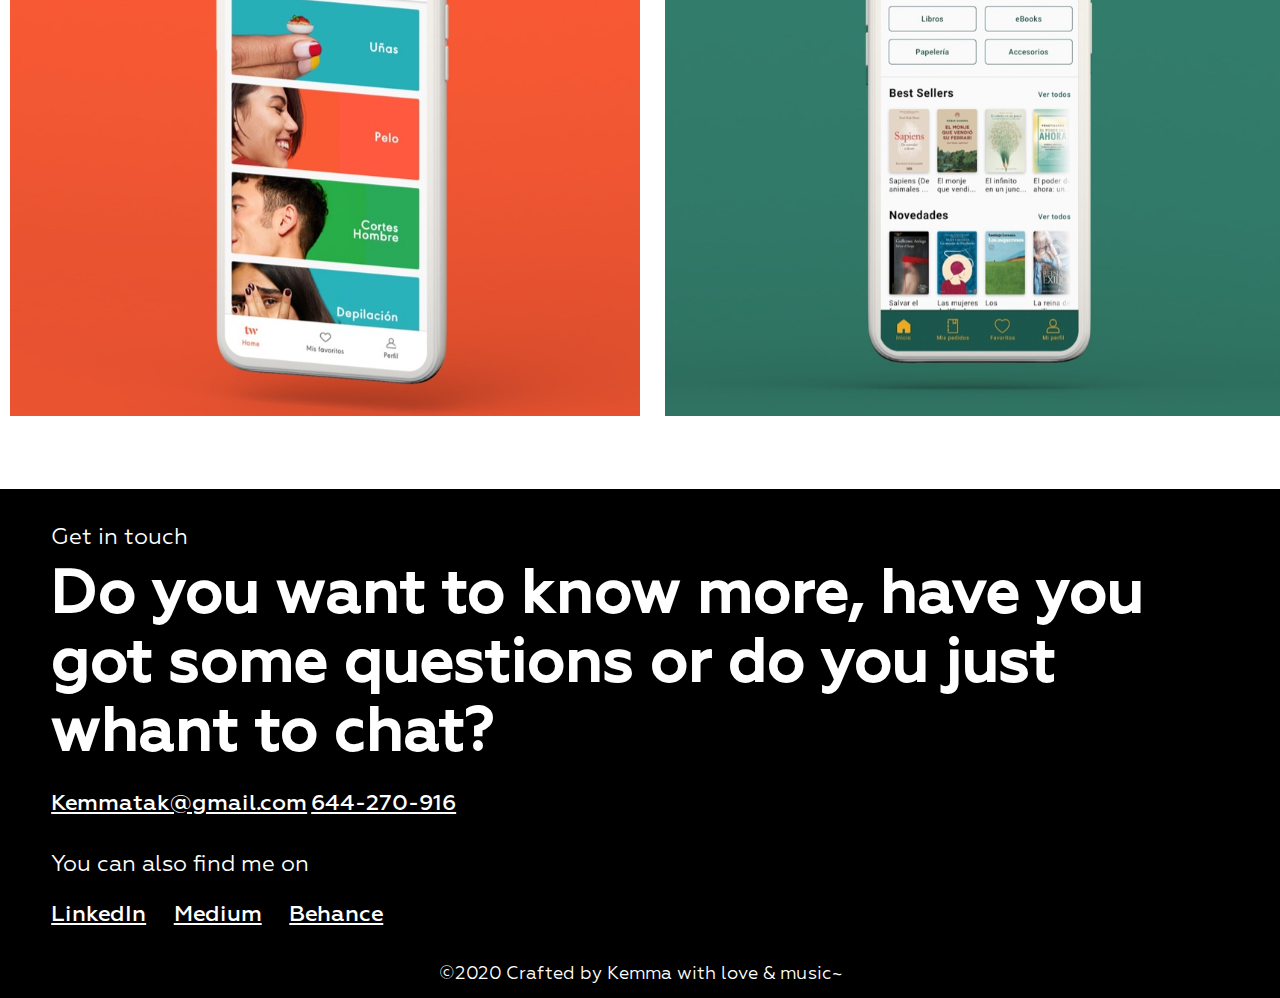
==== commit 46ac5889: "Update index.html" ====
--- a/index.html
+++ b/index.html
@@ -61,7 +61,7 @@
         </div>
         <footer class="pie">
             <p class="hello"> Get in touch</p>
-            <h2 class="want">Do you want to know more, have you got some questions or do you just whant to chat?</h2>
+            <h2 class="want">Do you want to know more, have you got some questions or do you just want to chat?</h2>
             <a href="mailto:kemmatak@gmail.com" class="email">Kemmatak@gmail.com</a>
             <p class="also">You can also find me on</p>
             <div class="locos">
@@ -157,4 +157,4 @@
     </div>
 </body>
 
-</html>+</html>
--- a/css/buttons.css
+++ b/css/buttons.css
@@ -1,45 +1,24 @@
- @-webkit-keyframes flip-horizontal-bottom {
-    0% {
-      -webkit-transform: rotateX(0);
-              transform: rotateX(0);
-    }
-    100% {
-      -webkit-transform: rotateX(-180deg);
-              transform: rotateX(-180deg);
-    }
-  }
-  @keyframes flip-horizontal-bottom {
-    0% {
-      -webkit-transform: rotateX(0);
-              transform: rotateX(0);
-    }
-    100% {
-      -webkit-transform: rotateX(-180deg);
-              transform: rotateX(-180deg);
-    }
-  }
+
+.project1:hover{
+  background: url(../images/Group5.png);
+  background-size: cover;
   
-  .project1:hover{
+}
+.project2:hover{
     background: url(../images/Group2.png);
     background-size: cover;
-    -webkit-animation: flip-horizontal-bottom 0.4s cubic-bezier(0.455, 0.030, 0.515, 0.955) both;
-    animation: flip-horizontal-bottom 0.4s cubic-bezier(0.455, 0.030, 0.515, 0.955) both;
-
-}
-
-.project2:hover{
-    background: url(../images/Group3.png);
-    background-size: cover;
-    -webkit-animation: flip-horizontal-bottom 0.4s cubic-bezier(0.455, 0.030, 0.515, 0.955) both;
-    animation: flip-horizontal-bottom 0.4s cubic-bezier(0.455, 0.030, 0.515, 0.955) both;
 
 }
 
 .project3:hover{
+    background: url(../images/Group3.png);
+    background-size: cover;
+
+}
+
+.project4:hover{
     background: url(../images/Group4.png);
     background-size: cover;
-    -webkit-animation: flip-horizontal-bottom 0.4s cubic-bezier(0.455, 0.030, 0.515, 0.955) both;
-    animation: flip-horizontal-bottom 0.4s cubic-bezier(0.455, 0.030, 0.515, 0.955) both;
 
 }
 
@@ -92,6 +71,10 @@
     color: #6236FF;
 }
 
+.number:hover{
+  color: #6236FF;
+}
+
 .medium:hover{
     color: #6236FF;
 }
--- a/css/mainstyle.css
+++ b/css/mainstyle.css
@@ -8,7 +8,7 @@
 .project1{
     width: 70vh;
     height: 70vh;
-    background-image: url(../images/Project4.jpg);
+    background-image: url(../images/project5.jpg);
     background-size: cover;
    margin-right: 1%;
    cursor: pointer;
